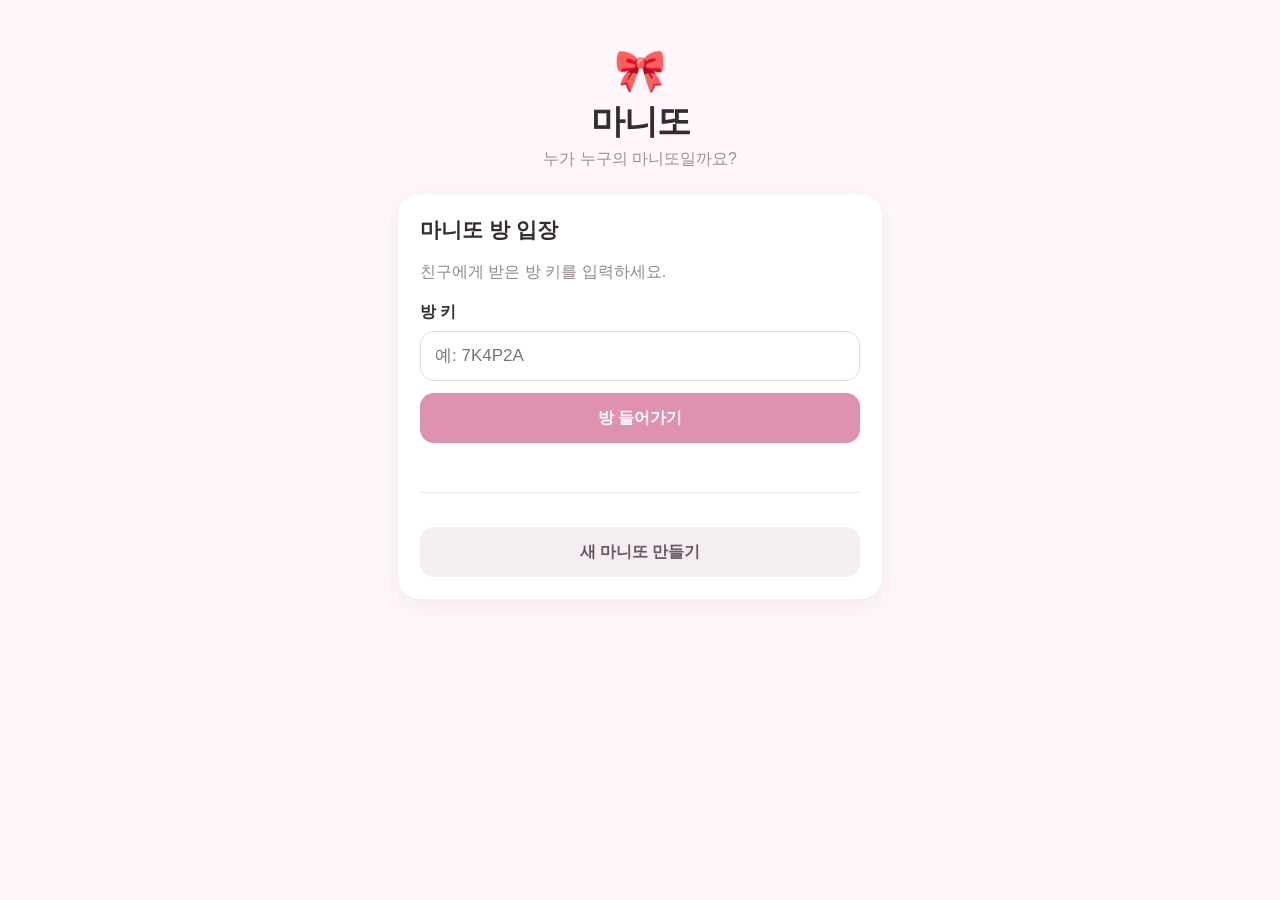
==== index.html @ 08280271 "Add files via upload" ====
<!doctype html>
<html lang="ko">
<head>
<meta charset="utf-8">
<meta name="viewport" content="width=device-width,initial-scale=1,viewport-fit=cover">
<meta name="theme-color" content="#fff7fb">
<title>🎀 마니또</title>
<link rel="stylesheet" href="style.css">
</head>
<body>
<main class="app">
<header><div class="logo">🎀</div><h1>마니또</h1><p>누가 누구의 마니또일까요?</p></header>

<section id="home" class="card">
<h2>마니또 방 입장</h2><p class="muted">친구에게 받은 방 키를 입력하세요.</p>
<label for="roomKey">방 키</label>
<input id="roomKey" type="text" maxlength="6" autocapitalize="characters" autocomplete="off" placeholder="예: 7K4P2A">
<button id="joinRoom" class="primary">방 들어가기</button>
<div id="homeError" class="error"></div>
<div class="divider"></div>
<button id="createRoom" class="secondary">새 마니또 만들기</button>
</section>

<section id="names" class="card hidden">
<h2>새 마니또 만들기</h2><p class="muted">참가자 수와 이름을 입력하세요.</p>
<label for="count">참가자 수</label>
<input id="count" type="number" min="2" max="100" inputmode="numeric" placeholder="예: 9">
<button id="makeNames" class="primary">이름 입력하기</button>
<div id="nameInputs"></div>
<button id="draw" class="primary hidden">🎲 마니또 돌리기</button>
<div id="nameError" class="error"></div>
<button id="backHome" class="secondary">← 방 키 입력으로 돌아가기</button>
</section>

<section id="room" class="card hidden">
<div class="room-badge">ROOM</div><div id="roomCode" class="room-code"></div>
<p class="muted">친구들에게 방 키 또는 링크를 공유하세요.</p>
<button id="copyLink" class="secondary">🔗 방 링크 복사</button>
<div class="divider"></div>
<h2>내 마니또 확인</h2><label for="personSelect">내 이름</label>
<select id="personSelect"></select>
<button id="reveal" class="primary">🤫 내 마니또 보기</button>
<div id="result" class="result"></div>
<p class="tiny">결과는 본인에게만 보여주세요 🤫</p>
<button id="newGame" class="secondary">새 마니또 만들기</button>
</section>

<section id="loading" class="card hidden center"><div class="spinner">🎀</div><p>방을 찾는 중...</p></section>
</main>
<script src="app.js"></script>
</body>
</html>
---- style.css ----
*{box-sizing:border-box;-webkit-tap-highlight-color:transparent}
body{margin:0;background:#fff7fb;color:#332d31;font-family:-apple-system,BlinkMacSystemFont,"SF Pro Display","Apple SD Gothic Neo",sans-serif}
.app{width:min(100%,520px);margin:auto;padding:28px 18px 48px}header{text-align:center;padding:18px 0 24px}.logo{font-size:42px}h1{font-size:34px;margin:4px 0;letter-spacing:-1px}header p{margin:0;color:#9b8d94}h2{font-size:21px;margin:0 0 8px}.card{background:#fff;border-radius:22px;padding:22px;margin-bottom:16px;box-shadow:0 6px 24px rgba(75,45,60,.07)}.muted{color:#91868c;line-height:1.5}.tiny{font-size:13px;color:#aaa;text-align:center;margin:16px 0 0}label{display:block;font-weight:700;margin:18px 0 8px}input,select{width:100%;height:50px;border:1px solid #e4dce0;border-radius:14px;background:#fff;padding:0 14px;font-size:17px;outline:none}input:focus,select:focus{border-color:#df91b2}button{width:100%;height:50px;border:0;border-radius:14px;font-size:16px;font-weight:750;margin-top:12px;cursor:pointer}.primary{background:#df91b2;color:#fff}.secondary{background:#f4edf1;color:#655860}.hidden{display:none!important}.error{color:#c94e65;font-size:14px;margin-top:9px;min-height:18px}.name-row{display:flex;gap:8px;margin:8px 0}.name-row span{width:30px;display:flex;align-items:center;justify-content:center;color:#aaa}.name-row input{flex:1}.room-badge{text-align:center;font-size:11px;font-weight:800;letter-spacing:3px;color:#a58d98}.room-code{text-align:center;font-size:31px;font-weight:900;letter-spacing:5px;margin:7px 0 4px}.divider{height:1px;background:#eee7ea;margin:22px 0}.result{text-align:center;min-height:70px;margin-top:14px}.result .label{font-size:14px;color:#a09399}.result .name{font-size:29px;font-weight:900;margin-top:5px}.center{text-align:center}.spinner{font-size:38px;animation:spin 1.2s infinite alternate}@keyframes spin{to{transform:rotate(12deg) scale(1.08)}}.copied{background:#e9f6ed!important;color:#4d805a!important}
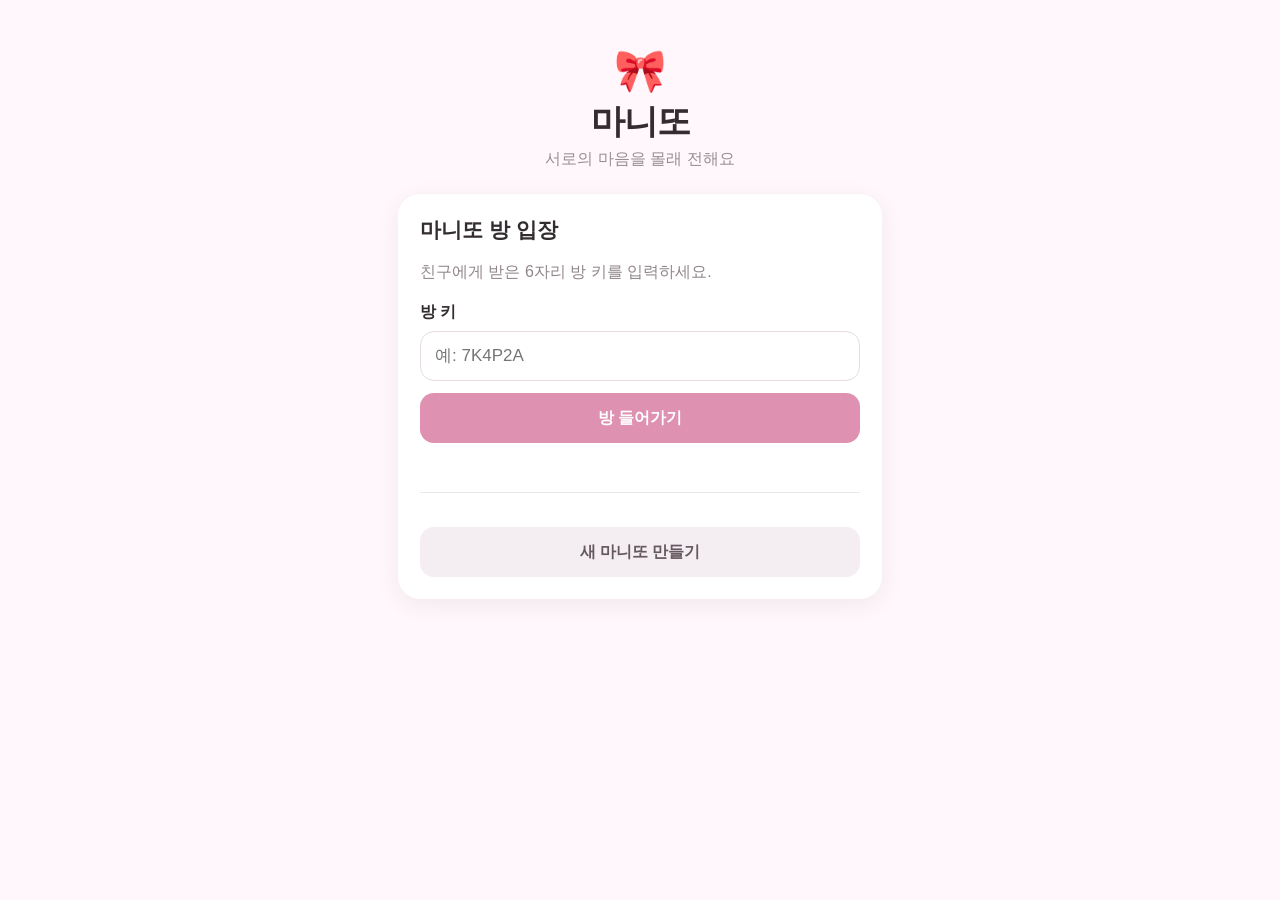
==== commit b528d14e: "Add files via upload" ====
--- a/index.html
+++ b/index.html
@@ -1,52 +1,4 @@
-<!doctype html>
-<html lang="ko">
-<head>
-<meta charset="utf-8">
-<meta name="viewport" content="width=device-width,initial-scale=1,viewport-fit=cover">
-<meta name="theme-color" content="#fff7fb">
-<title>🎀 마니또</title>
-<link rel="stylesheet" href="style.css">
-</head>
-<body>
-<main class="app">
-<header><div class="logo">🎀</div><h1>마니또</h1><p>누가 누구의 마니또일까요?</p></header>
-
-<section id="home" class="card">
-<h2>마니또 방 입장</h2><p class="muted">친구에게 받은 방 키를 입력하세요.</p>
-<label for="roomKey">방 키</label>
-<input id="roomKey" type="text" maxlength="6" autocapitalize="characters" autocomplete="off" placeholder="예: 7K4P2A">
-<button id="joinRoom" class="primary">방 들어가기</button>
-<div id="homeError" class="error"></div>
-<div class="divider"></div>
-<button id="createRoom" class="secondary">새 마니또 만들기</button>
-</section>
-
-<section id="names" class="card hidden">
-<h2>새 마니또 만들기</h2><p class="muted">참가자 수와 이름을 입력하세요.</p>
-<label for="count">참가자 수</label>
-<input id="count" type="number" min="2" max="100" inputmode="numeric" placeholder="예: 9">
-<button id="makeNames" class="primary">이름 입력하기</button>
-<div id="nameInputs"></div>
-<button id="draw" class="primary hidden">🎲 마니또 돌리기</button>
-<div id="nameError" class="error"></div>
-<button id="backHome" class="secondary">← 방 키 입력으로 돌아가기</button>
-</section>
-
-<section id="room" class="card hidden">
-<div class="room-badge">ROOM</div><div id="roomCode" class="room-code"></div>
-<p class="muted">친구들에게 방 키 또는 링크를 공유하세요.</p>
-<button id="copyLink" class="secondary">🔗 방 링크 복사</button>
-<div class="divider"></div>
-<h2>내 마니또 확인</h2><label for="personSelect">내 이름</label>
-<select id="personSelect"></select>
-<button id="reveal" class="primary">🤫 내 마니또 보기</button>
-<div id="result" class="result"></div>
-<p class="tiny">결과는 본인에게만 보여주세요 🤫</p>
-<button id="newGame" class="secondary">새 마니또 만들기</button>
-</section>
-
-<section id="loading" class="card hidden center"><div class="spinner">🎀</div><p>방을 찾는 중...</p></section>
-</main>
-<script src="app.js"></script>
-</body>
-</html>+<!doctype html><html lang="ko"><head><meta charset="utf-8"><meta name="viewport" content="width=device-width,initial-scale=1"><meta name="theme-color" content="#fff7fb"><title>🎀 마니또</title><link rel="stylesheet" href="style.css"></head><body><main class="app"><header><div class="logo">🎀</div><h1>마니또</h1><p>서로의 마음을 몰래 전해요</p></header>
+<section id="home" class="card"><h2>마니또 방 입장</h2><p class="muted">친구에게 받은 6자리 방 키를 입력하세요.</p><label>방 키</label><input id="roomKey" maxlength="6" placeholder="예: 7K4P2A"><button id="joinRoom" class="primary">방 들어가기</button><div id="homeError" class="error"></div><div class="divider"></div><button id="createRoom" class="secondary">새 마니또 만들기</button></section>
+<section id="create" class="card hidden"><h2>새 방 만들기</h2><label>방장 이름</label><input id="hostName" placeholder="내 이름"><label>방장 비밀번호</label><input id="hostPass" type="password" placeholder="방장 관리용 비밀번호"><p class="muted">이 비밀번호로 시작 버튼을 관리해요. 참가자 비밀번호와 다르게 설정해도 돼요.</p><button id="createSubmit" class="primary">방 만들기</button><div id="createError" class="error"></div><button id="createBack" class="secondary">돌아가기</button></section>
+<section id="room" class="card hidden"><div class="room-badge">ROOM KEY</div><div id="roomCode" class="room-code"></div><button id="copyLink" class="secondary">🔗 방 링크 복사</button><div class="divider"></div><h2>참가자 등록</h2><p class="muted">각자 자기 이름과 비밀번호, 받고 싶지 않은 것을 등록하세요.</p><label>내 이름</label><input id="personName" placeholder="이름"><label>내 비밀번호</label><input id="personPass" type="password" placeholder="추첨 결과 확인용"><label>받고 싶지 않은 것</label><textarea id="avoid" rows="3" placeholder="예: 땅콩 알러지, 향초는 이미 많아요"></textarea><button id="register" class="primary">참가 등록 / 정보 수정</button><div id="registerError" class="error"></div><div class="divider"></div><h2>참가 현황</h2><p id="rosterCount" class="muted"></p><ul id="roster"></ul><div id="hostPanel" class="hidden"><label>방장 비밀번호</label><input id="hostPassStart" type="password" placeholder="방장 비밀번호"><button id="start" class="primary">🎲 마니또 시작하기</button><div id="startError" class="error"></div></div><div id="startedPanel" class="hidden"><h2>마니또 확인</h2><label>내 이름</label><input id="revealName" placeholder="등록한 이름"><label>내 비밀번호</label><input id="revealPass" type="password" placeholder="내 비밀번호"><button id="reveal" class="primary">🤫 내 마니또 보기</button><div id="result" class="result"></div></div><button id="refresh" class="secondary">참가 현황 새로고침</button><button id="backHome" class="secondary">방 나가기</button></section><section id="loading" class="card hidden center">불러오는 중...</section></main><script src="app.js"></script></body></html>
--- a/style.css
+++ b/style.css
@@ -1,3 +1,6 @@
 *{box-sizing:border-box;-webkit-tap-highlight-color:transparent}
 body{margin:0;background:#fff7fb;color:#332d31;font-family:-apple-system,BlinkMacSystemFont,"SF Pro Display","Apple SD Gothic Neo",sans-serif}
-.app{width:min(100%,520px);margin:auto;padding:28px 18px 48px}header{text-align:center;padding:18px 0 24px}.logo{font-size:42px}h1{font-size:34px;margin:4px 0;letter-spacing:-1px}header p{margin:0;color:#9b8d94}h2{font-size:21px;margin:0 0 8px}.card{background:#fff;border-radius:22px;padding:22px;margin-bottom:16px;box-shadow:0 6px 24px rgba(75,45,60,.07)}.muted{color:#91868c;line-height:1.5}.tiny{font-size:13px;color:#aaa;text-align:center;margin:16px 0 0}label{display:block;font-weight:700;margin:18px 0 8px}input,select{width:100%;height:50px;border:1px solid #e4dce0;border-radius:14px;background:#fff;padding:0 14px;font-size:17px;outline:none}input:focus,select:focus{border-color:#df91b2}button{width:100%;height:50px;border:0;border-radius:14px;font-size:16px;font-weight:750;margin-top:12px;cursor:pointer}.primary{background:#df91b2;color:#fff}.secondary{background:#f4edf1;color:#655860}.hidden{display:none!important}.error{color:#c94e65;font-size:14px;margin-top:9px;min-height:18px}.name-row{display:flex;gap:8px;margin:8px 0}.name-row span{width:30px;display:flex;align-items:center;justify-content:center;color:#aaa}.name-row input{flex:1}.room-badge{text-align:center;font-size:11px;font-weight:800;letter-spacing:3px;color:#a58d98}.room-code{text-align:center;font-size:31px;font-weight:900;letter-spacing:5px;margin:7px 0 4px}.divider{height:1px;background:#eee7ea;margin:22px 0}.result{text-align:center;min-height:70px;margin-top:14px}.result .label{font-size:14px;color:#a09399}.result .name{font-size:29px;font-weight:900;margin-top:5px}.center{text-align:center}.spinner{font-size:38px;animation:spin 1.2s infinite alternate}@keyframes spin{to{transform:rotate(12deg) scale(1.08)}}.copied{background:#e9f6ed!important;color:#4d805a!important}+.app{width:min(100%,520px);margin:auto;padding:28px 18px 48px}header{text-align:center;padding:18px 0 24px}.logo{font-size:42px}h1{font-size:34px;margin:4px 0;letter-spacing:-1px}header p{margin:0;color:#9b8d94}h2{font-size:21px;margin:0 0 8px}.card{background:#fff;border-radius:22px;padding:22px;margin-bottom:16px;box-shadow:0 6px 24px rgba(75,45,60,.07)}.muted{color:#91868c;line-height:1.5}.tiny{font-size:13px;color:#aaa;text-align:center;margin:16px 0 0}label{display:block;font-weight:700;margin:18px 0 8px}input,select{width:100%;height:50px;border:1px solid #e4dce0;border-radius:14px;background:#fff;padding:0 14px;font-size:17px;outline:none}input:focus,select:focus{border-color:#df91b2}button{width:100%;height:50px;border:0;border-radius:14px;font-size:16px;font-weight:750;margin-top:12px;cursor:pointer}.primary{background:#df91b2;color:#fff}.secondary{background:#f4edf1;color:#655860}.hidden{display:none!important}.error{color:#c94e65;font-size:14px;margin-top:9px;min-height:18px}.name-row{display:flex;gap:8px;margin:8px 0}.name-row span{width:30px;display:flex;align-items:center;justify-content:center;color:#aaa}.name-row input{flex:1}.room-badge{text-align:center;font-size:11px;font-weight:800;letter-spacing:3px;color:#a58d98}.room-code{text-align:center;font-size:31px;font-weight:900;letter-spacing:5px;margin:7px 0 4px}.divider{height:1px;background:#eee7ea;margin:22px 0}.result{text-align:center;min-height:70px;margin-top:14px}.result .label{font-size:14px;color:#a09399}.result .name{font-size:29px;font-weight:900;margin-top:5px}.center{text-align:center}.spinner{font-size:38px;animation:spin 1.2s infinite alternate}@keyframes spin{to{transform:rotate(12deg) scale(1.08)}}.copied{background:#e9f6ed!important;color:#4d805a!important}
+.danger{background:#f8e7eb;color:#b44f65}.danger:active{transform:scale(.98)}
+
+textarea{width:100%;border:1px solid #e4dce0;border-radius:14px;padding:12px;font:inherit;font-size:16px;resize:vertical}ul{padding-left:22px;line-height:1.8}button:disabled{opacity:.45;cursor:not-allowed}
